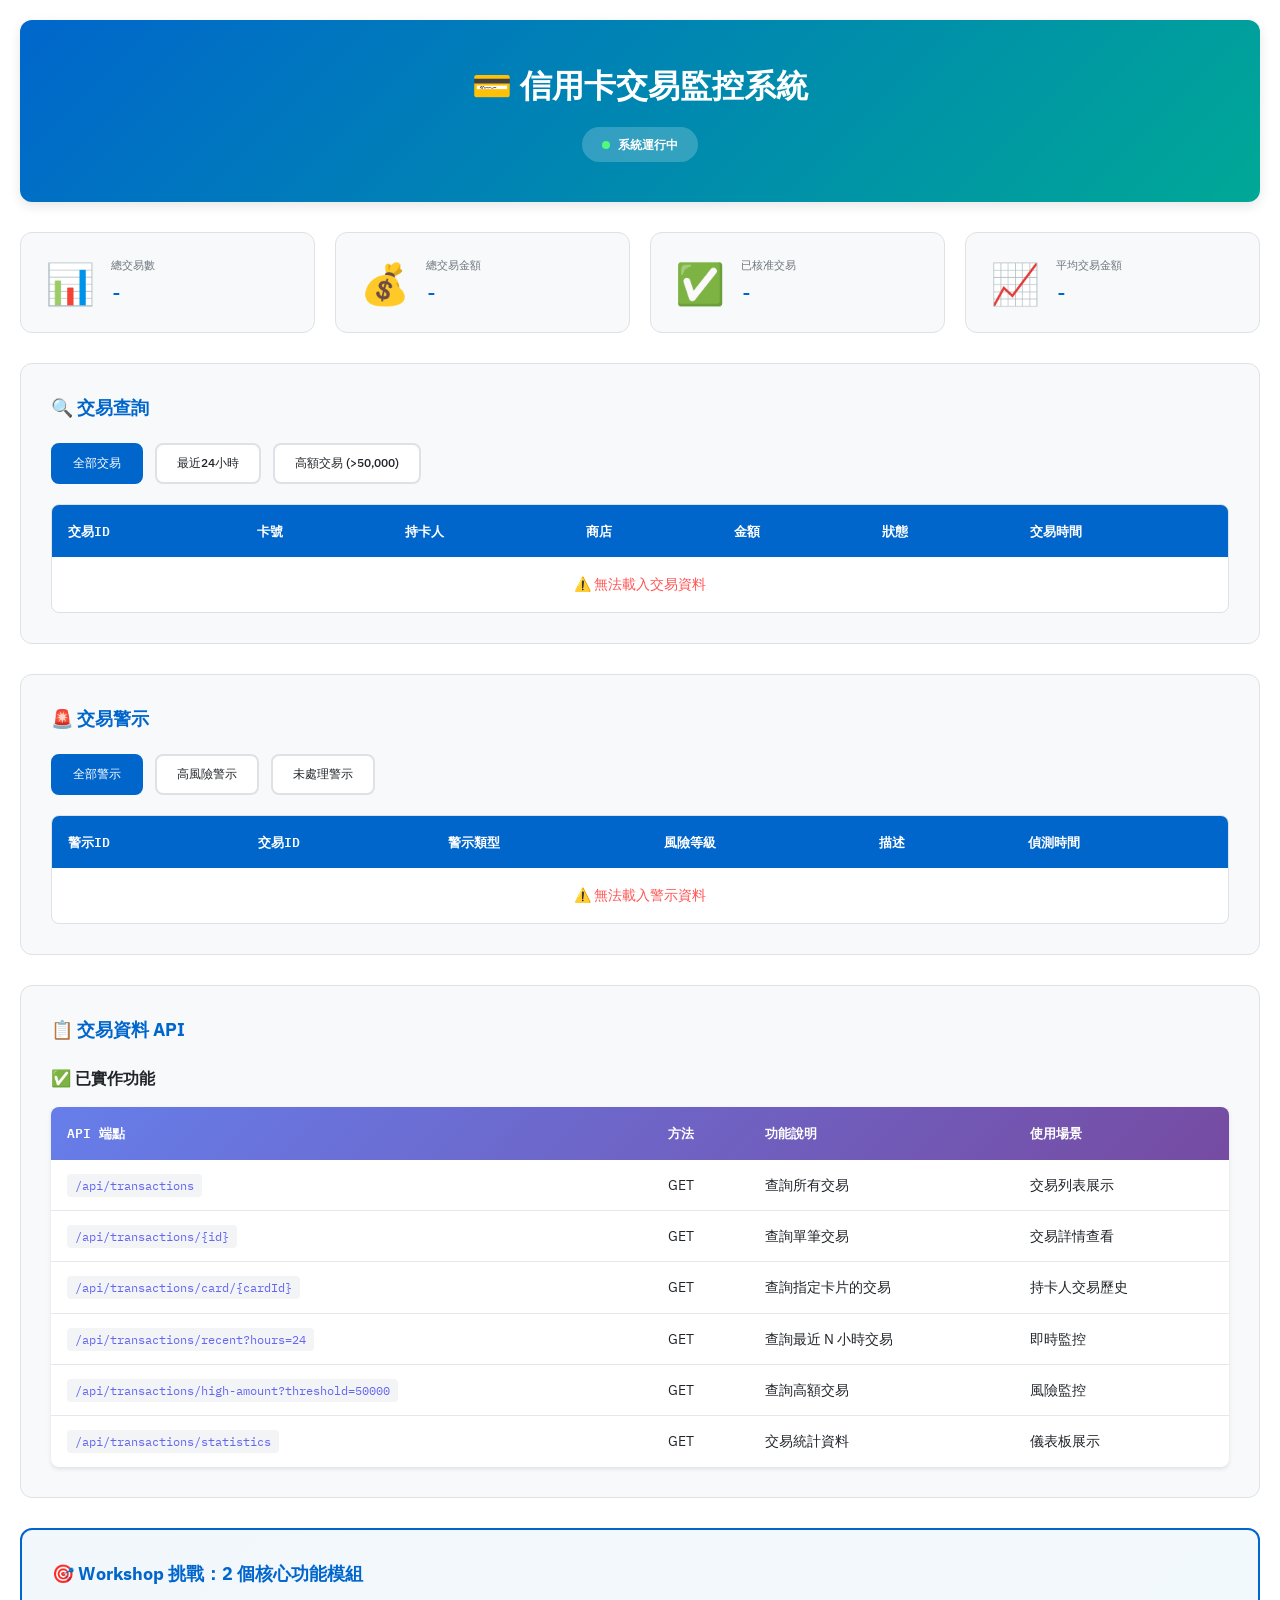
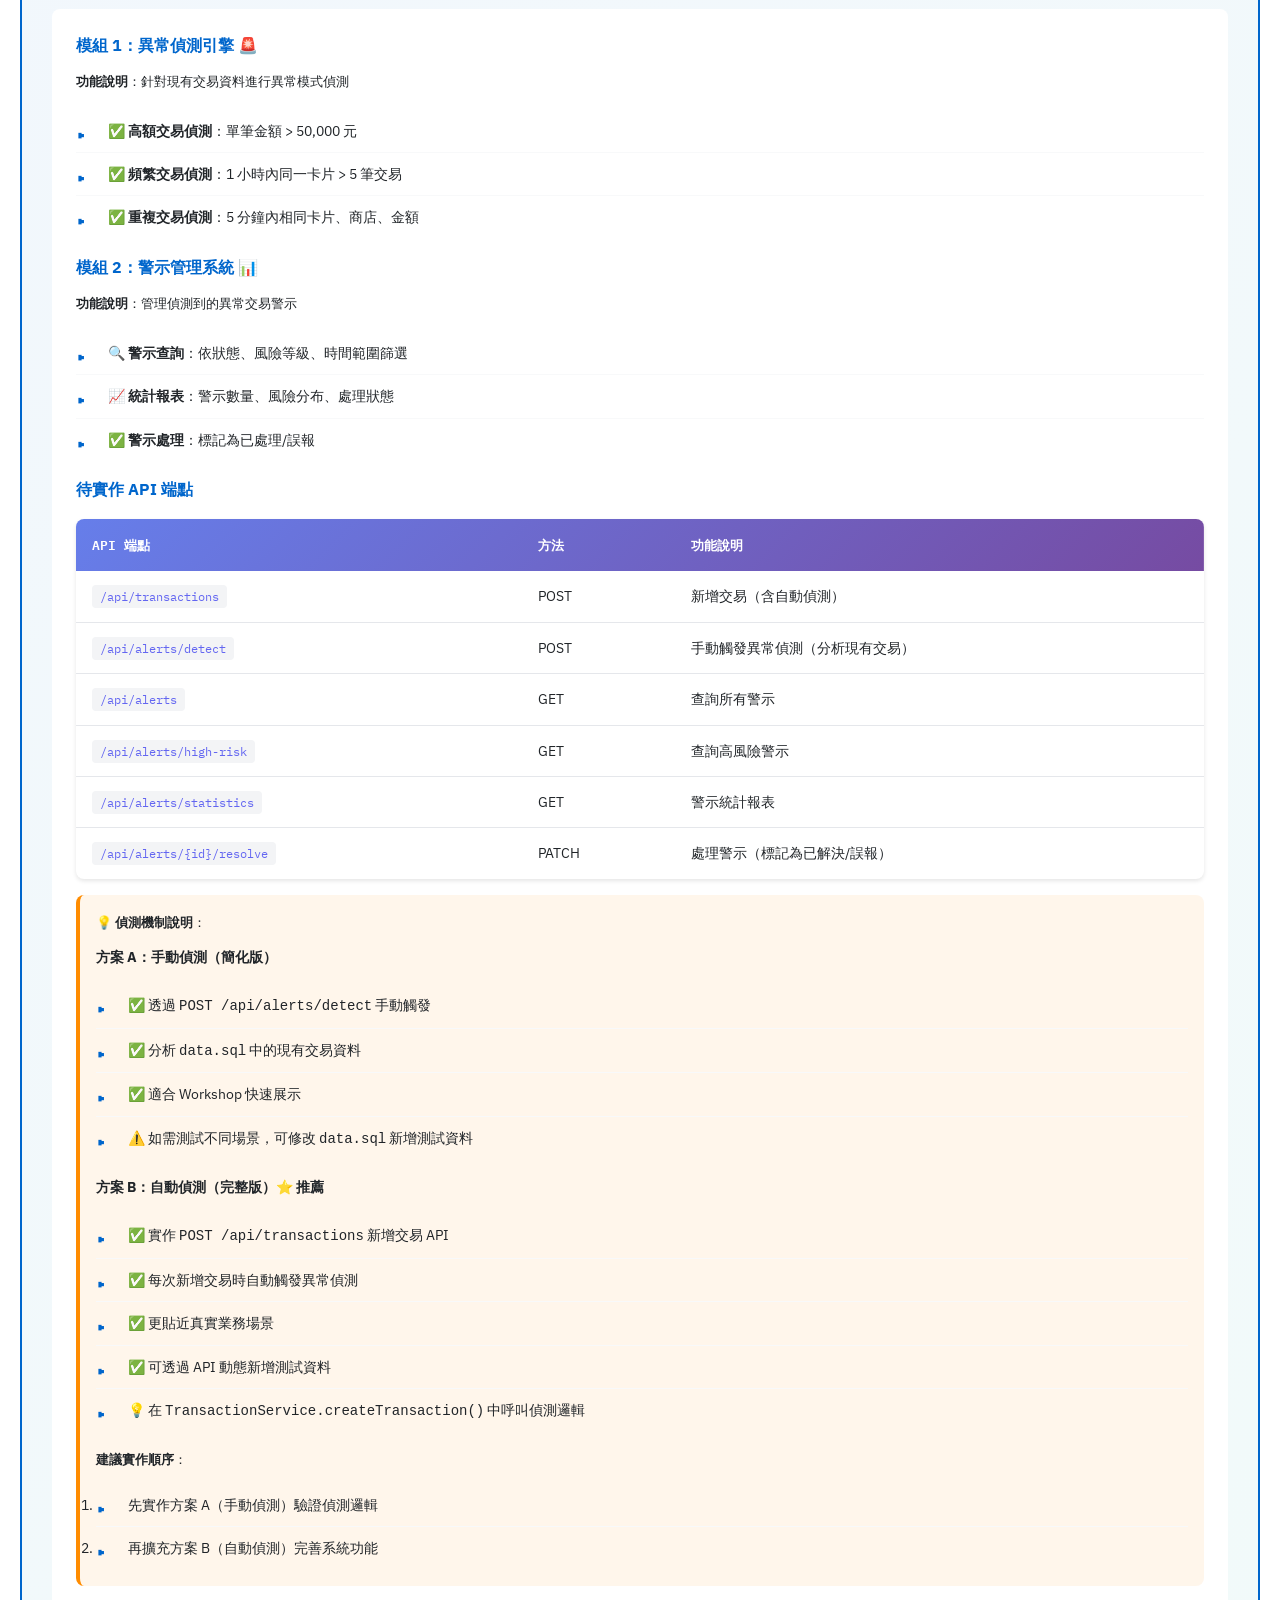
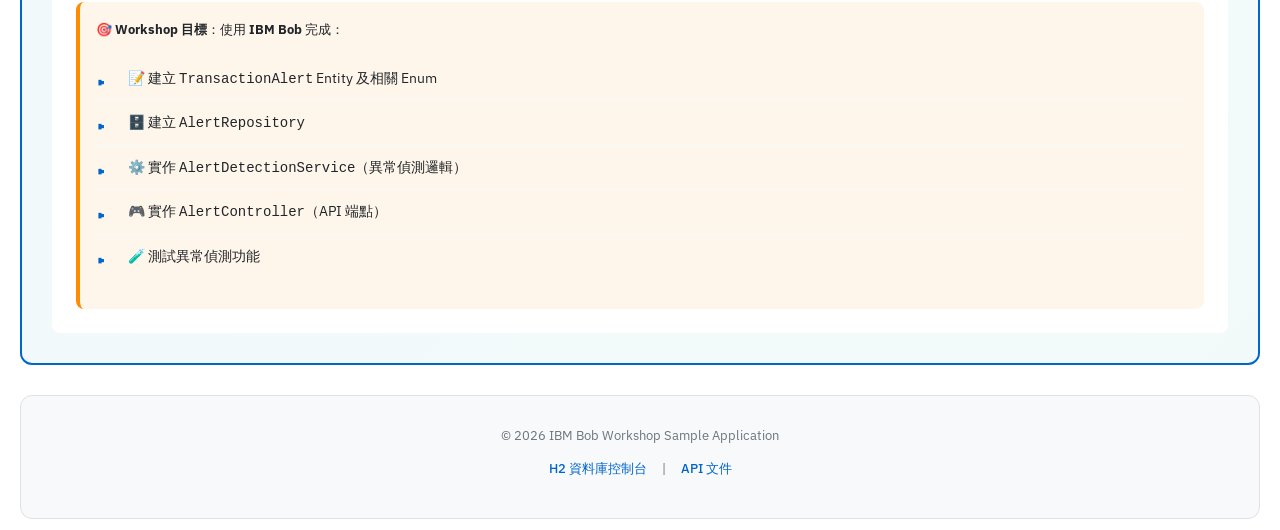
==== topics/transaction-monitor/src/main/resources/static/index.html @ c54e0b28 "功能和簡報" ====
<!DOCTYPE html>
<html lang="zh-TW">
<head>
  <meta charset="UTF-8">
  <meta name="viewport" content="width=device-width, initial-scale=1.0">
  <title>信用卡交易監控系統 - PAYMENT</title>
  <link href="https://fonts.googleapis.com/css2?family=IBM+Plex+Mono:wght@400;600&family=IBM+Plex+Sans:wght@300;400;600;700&display=swap" rel="stylesheet">
  <link rel="stylesheet" href="styles.css">
</head>
<body>
  <div class="container">
    <header>
      <h1>💳 信用卡交易監控系統</h1>
      <p class="subtitle"></p>
      <div class="status-badge" id="systemStatus">
        <span class="status-dot"></span>
        系統運行中
      </div>
    </header>

    <!-- 統計卡片 -->
    <div class="stats-grid">
      <div class="stat-card">
        <div class="stat-icon">📊</div>
        <div class="stat-content">
          <div class="stat-label">總交易數</div>
          <div class="stat-value" id="totalTransactions">-</div>
        </div>
      </div>
      
      <div class="stat-card">
        <div class="stat-icon">💰</div>
        <div class="stat-content">
          <div class="stat-label">總交易金額</div>
          <div class="stat-value" id="totalAmount">-</div>
        </div>
      </div>
      
      <div class="stat-card">
        <div class="stat-icon">✅</div>
        <div class="stat-content">
          <div class="stat-label">已核准交易</div>
          <div class="stat-value" id="approvedCount">-</div>
        </div>
      </div>
      
      <div class="stat-card">
        <div class="stat-icon">📈</div>
        <div class="stat-content">
          <div class="stat-label">平均交易金額</div>
          <div class="stat-value" id="averageAmount">-</div>
        </div>
      </div>
    </div>

    <!-- 功能區塊 -->
    <div class="section">
      <h2>🔍 交易查詢</h2>
      
      <div class="filter-bar">
        <button class="filter-btn active" onclick="loadAllTransactions()">
          全部交易
        </button>
        <button class="filter-btn" onclick="loadRecentTransactions()">
          最近24小時
        </button>
        <button class="filter-btn" onclick="loadHighAmountTransactions()">
          高額交易 (>50,000)
        </button>
      </div>

      <div class="table-container">
        <table id="transactionsTable">
          <thead>
            <tr>
              <th>交易ID</th>
              <th>卡號</th>
              <th>持卡人</th>
              <th>商店</th>
              <th>金額</th>
              <th>狀態</th>
              <th>交易時間</th>
            </tr>
          </thead>
          <tbody id="transactionsBody">
            <tr>
              <td colspan="7" class="loading">載入中...</td>
            </tr>
          </tbody>
        </table>
      </div>
    </div>

    <!-- 警示列表區塊 -->
    <div class="section">
      <h2>🚨 交易警示</h2>
      
      <div class="filter-bar">
        <button class="filter-btn active" onclick="loadAllAlerts()">
          全部警示
        </button>
        <button class="filter-btn" onclick="loadHighRiskAlerts()">
          高風險警示
        </button>
        <button class="filter-btn" onclick="loadUnresolvedAlerts()">
          未處理警示
        </button>
      </div>

      <div class="table-container">
        <table id="alertsTable">
          <thead>
            <tr>
              <th>警示ID</th>
              <th>交易ID</th>
              <th>警示類型</th>
              <th>風險等級</th>
              <th>描述</th>
              <th>偵測時間</th>
            </tr>
          </thead>
          <tbody id="alertsBody">
            <tr>
              <td colspan="6" class="loading">載入中...</td>
            </tr>
          </tbody>
        </table>
      </div>
    </div>

    <!-- 交易資料 API 列表 -->
    <div class="section">
      <h2>📋 交易資料 API</h2>
      <div class="api-list">
        <h3>✅ 已實作功能</h3>
        <table class="api-table">
          <thead>
            <tr>
              <th>API 端點</th>
              <th>方法</th>
              <th>功能說明</th>
              <th>使用場景</th>
            </tr>
          </thead>
          <tbody>
            <tr>
              <td><code>/api/transactions</code></td>
              <td>GET</td>
              <td>查詢所有交易</td>
              <td>交易列表展示</td>
            </tr>
            <tr>
              <td><code>/api/transactions/{id}</code></td>
              <td>GET</td>
              <td>查詢單筆交易</td>
              <td>交易詳情查看</td>
            </tr>
            <tr>
              <td><code>/api/transactions/card/{cardId}</code></td>
              <td>GET</td>
              <td>查詢指定卡片的交易</td>
              <td>持卡人交易歷史</td>
            </tr>
            <tr>
              <td><code>/api/transactions/recent?hours=24</code></td>
              <td>GET</td>
              <td>查詢最近 N 小時交易</td>
              <td>即時監控</td>
            </tr>
            <tr>
              <td><code>/api/transactions/high-amount?threshold=50000</code></td>
              <td>GET</td>
              <td>查詢高額交易</td>
              <td>風險監控</td>
            </tr>
            <tr>
              <td><code>/api/transactions/statistics</code></td>
              <td>GET</td>
              <td>交易統計資料</td>
              <td>儀表板展示</td>
            </tr>
          </tbody>
        </table>
      </div>
    </div>

    <!-- Workshop 提示區 -->
    <div class="section workshop-hint">
      <h2>🎯 Workshop 挑戰：2 個核心功能模組</h2>
      <div class="challenge-box">
        <h3>模組 1：異常偵測引擎 🚨</h3>
        <p><strong>功能說明</strong>：針對現有交易資料進行異常模式偵測</p>
        <ul>
          <li>✅ <strong>高額交易偵測</strong>：單筆金額 > 50,000 元</li>
          <li>✅ <strong>頻繁交易偵測</strong>：1 小時內同一卡片 > 5 筆交易</li>
          <li>✅ <strong>重複交易偵測</strong>：5 分鐘內相同卡片、商店、金額</li>
        </ul>
        
        <h3>模組 2：警示管理系統 📊</h3>
        <p><strong>功能說明</strong>：管理偵測到的異常交易警示</p>
        <ul>
          <li>🔍 <strong>警示查詢</strong>：依狀態、風險等級、時間範圍篩選</li>
          <li>📈 <strong>統計報表</strong>：警示數量、風險分布、處理狀態</li>
          <li>✅ <strong>警示處理</strong>：標記為已處理/誤報</li>
        </ul>
        
        <h3>待實作 API 端點</h3>
        <table class="api-table">
          <thead>
            <tr>
              <th>API 端點</th>
              <th>方法</th>
              <th>功能說明</th>
            </tr>
          </thead>
          <tbody>
            <tr>
              <td><code>/api/transactions</code></td>
              <td>POST</td>
              <td>新增交易（含自動偵測）</td>
            </tr>
            <tr>
              <td><code>/api/alerts/detect</code></td>
              <td>POST</td>
              <td>手動觸發異常偵測（分析現有交易）</td>
            </tr>
            <tr>
              <td><code>/api/alerts</code></td>
              <td>GET</td>
              <td>查詢所有警示</td>
            </tr>
            <tr>
              <td><code>/api/alerts/high-risk</code></td>
              <td>GET</td>
              <td>查詢高風險警示</td>
            </tr>
            <tr>
              <td><code>/api/alerts/statistics</code></td>
              <td>GET</td>
              <td>警示統計報表</td>
            </tr>
            <tr>
              <td><code>/api/alerts/{id}/resolve</code></td>
              <td>PATCH</td>
              <td>處理警示（標記為已解決/誤報）</td>
            </tr>
          </tbody>
        </table>
        
        <div class="hint-note">
          <p>💡 <strong>偵測機制說明</strong>：</p>
          <h4>方案 A：手動偵測（簡化版）</h4>
          <ul>
            <li>✅ 透過 <code>POST /api/alerts/detect</code> 手動觸發</li>
            <li>✅ 分析 <code>data.sql</code> 中的現有交易資料</li>
            <li>✅ 適合 Workshop 快速展示</li>
            <li>⚠️ 如需測試不同場景，可修改 <code>data.sql</code> 新增測試資料</li>
          </ul>
          
          <h4>方案 B：自動偵測（完整版）⭐ 推薦</h4>
          <ul>
            <li>✅ 實作 <code>POST /api/transactions</code> 新增交易 API</li>
            <li>✅ 每次新增交易時自動觸發異常偵測</li>
            <li>✅ 更貼近真實業務場景</li>
            <li>✅ 可透過 API 動態新增測試資料</li>
            <li>💡 在 <code>TransactionService.createTransaction()</code> 中呼叫偵測邏輯</li>
          </ul>
          
          <p><strong>建議實作順序</strong>：</p>
          <ol>
            <li>先實作方案 A（手動偵測）驗證偵測邏輯</li>
            <li>再擴充方案 B（自動偵測）完善系統功能</li>
          </ol>
        </div>
        
        <div class="hint-note">
          <p>🎯 <strong>Workshop 目標</strong>：使用 <strong>IBM Bob</strong> 完成：</p>
          <ul>
            <li>📝 建立 <code>TransactionAlert</code> Entity 及相關 Enum</li>
            <li>🗄️ 建立 <code>AlertRepository</code></li>
            <li>⚙️ 實作 <code>AlertDetectionService</code>（異常偵測邏輯）</li>
            <li>🎮 實作 <code>AlertController</code>（API 端點）</li>
            <li>🧪 測試異常偵測功能</li>
          </ul>
        </div>
      </div>
    </div>

    <footer>
      <p>© 2026 IBM Bob Workshop Sample Application</p>
      <p class="footer-links">
        <a href="/h2-console" target="_blank">H2 資料庫控制台</a> |
        <a href="/swagger-ui.html" target="_blank">API 文件</a>
      </p>
    </footer>
  </div>

  <script src="app.js"></script>
</body>
</html>
---- topics/transaction-monitor/src/main/resources/static/styles.css ----
:root {
  --bg: #ffffff;
  --surface: #f8f9fa;
  --surface2: #e9ecef;
  --border: #dee2e6;
  --accent: #0066cc;
  --accent2: #00a896;
  --warn: #ff8c00;
  --red: #ff5555;
  --green: #50fa7b;
  --text: #212529;
  --muted: #6c757d;
}

* {
  box-sizing: border-box;
  margin: 0;
  padding: 0;
}

body {
  font-family: 'IBM Plex Sans', sans-serif;
  background: var(--bg);
  color: var(--text);
  line-height: 1.6;
  font-size: 14px;
}

.container {
  max-width: 1400px;
  margin: 0 auto;
  padding: 20px;
}

header {
  text-align: center;
  padding: 40px 20px;
  background: linear-gradient(135deg, var(--accent) 0%, var(--accent2) 100%);
  color: white;
  border-radius: 12px;
  margin-bottom: 30px;
  box-shadow: 0 4px 12px rgba(0, 0, 0, 0.1);
}

header h1 {
  font-size: 32px;
  font-weight: 700;
  margin-bottom: 8px;
}

header .subtitle {
  font-size: 16px;
  opacity: 0.95;
  font-weight: 300;
  margin-bottom: 16px;
}

.status-badge {
  display: inline-flex;
  align-items: center;
  gap: 8px;
  background: rgba(255, 255, 255, 0.2);
  padding: 8px 20px;
  border-radius: 20px;
  font-size: 12px;
  font-weight: 600;
}

.status-dot {
  width: 8px;
  height: 8px;
  background: var(--green);
  border-radius: 50%;
  animation: pulse 2s infinite;
}

@keyframes pulse {
  0%, 100% { opacity: 1; }
  50% { opacity: 0.5; }
}

.stats-grid {
  display: grid;
  grid-template-columns: repeat(auto-fit, minmax(250px, 1fr));
  gap: 20px;
  margin-bottom: 30px;
}

.stat-card {
  background: var(--surface);
  padding: 24px;
  border-radius: 12px;
  border: 1px solid var(--border);
  display: flex;
  align-items: center;
  gap: 16px;
  transition: all 0.2s;
}

.stat-card:hover {
  transform: translateY(-4px);
  box-shadow: 0 6px 16px rgba(0, 0, 0, 0.1);
  border-color: var(--accent);
}

.stat-icon {
  font-size: 2.5rem;
  line-height: 1;
}

.stat-content {
  flex: 1;
}

.stat-label {
  font-size: 11px;
  color: var(--muted);
  margin-bottom: 4px;
}

.stat-value {
  font-size: 18px;
  font-weight: 700;
  color: var(--accent);
  font-family: 'IBM Plex Mono', monospace;
}

.section {
  background: var(--surface);
  padding: 30px;
  border-radius: 12px;
  margin-bottom: 30px;
  border: 1px solid var(--border);
}

.section h2 {
  color: var(--accent);
  margin-bottom: 20px;
  font-size: 18px;
  display: flex;
  align-items: center;
  gap: 12px;
}

.filter-bar {
  display: flex;
  gap: 12px;
  margin-bottom: 20px;
  flex-wrap: wrap;
}

.filter-btn {
  padding: 10px 20px;
  border: 2px solid var(--border);
  background: white;
  color: var(--text);
  border-radius: 8px;
  cursor: pointer;
  font-family: 'IBM Plex Sans', sans-serif;
  font-size: 12px;
  font-weight: 500;
  transition: all 0.2s;
}

.filter-btn:hover {
  border-color: var(--accent);
  background: rgba(0, 102, 204, 0.05);
}

.filter-btn.active {
  background: var(--accent);
  color: white;
  border-color: var(--accent);
}

.table-container {
  background: white;
  border-radius: 8px;
  overflow: hidden;
  border: 1px solid var(--border);
}

table {
  width: 100%;
  border-collapse: collapse;
}

thead {
  background: var(--accent);
  color: white;
}

th {
  padding: 16px;
  text-align: left;
  font-weight: 600;
  font-family: 'IBM Plex Mono', monospace;
  font-size: 13px;
}

td {
  padding: 16px;
  border-bottom: 1px solid var(--border);
}

tbody tr:hover {
  background: rgba(0, 102, 204, 0.03);
}

tbody tr:last-child td {
  border-bottom: none;
}

.loading {
  text-align: center;
  color: var(--muted);
  font-style: italic;
  font-size: 13px;
}

.status-badge-table {
  display: inline-block;
  padding: 4px 12px;
  border-radius: 12px;
  font-size: 11px;
  font-weight: 600;
  font-family: 'IBM Plex Mono', monospace;
}

.status-APPROVED {
  background: rgba(80, 250, 123, 0.2);
  color: #2d7a4d;
}

.status-PENDING {
  background: rgba(255, 140, 0, 0.2);
  color: #cc7000;
}

.status-DECLINED {
  background: rgba(255, 85, 85, 0.2);
  color: #cc4444;
}

.amount {
  font-family: 'IBM Plex Mono', monospace;
  font-weight: 600;
  color: var(--accent);
}

.amount-high {
  color: var(--red);
  font-weight: 700;
}

.workshop-hint {
  background: linear-gradient(135deg, rgba(0, 102, 204, 0.05) 0%, rgba(0, 168, 150, 0.05) 100%);
  border: 2px solid var(--accent);
}

.challenge-box {
  background: white;
  padding: 24px;
  border-radius: 8px;
  margin-top: 16px;
}

.challenge-box h3 {
  color: var(--accent);
  margin-bottom: 12px;
  font-size: 16px;
}

.challenge-box p {
  margin-bottom: 12px;
  line-height: 1.8;
  font-size: 13px;
}

.challenge-box ul {
  list-style: none;
  padding: 0;
  margin: 16px 0;
}

.challenge-box li {
  padding: 10px 0;
  padding-left: 32px;
  position: relative;
  border-bottom: 1px solid var(--surface);
}

.challenge-box li:last-child {
  border-bottom: none;
}

.challenge-box li::before {
  content: '▸';
  position: absolute;
  left: 0;
  color: var(--accent);
  font-weight: bold;
  font-size: 1.2rem;
}

.hint-note {
  background: rgba(255, 140, 0, 0.08);
  padding: 16px;
  border-radius: 8px;
  border-left: 4px solid var(--warn);
  margin-top: 16px;
}

footer {
  text-align: center;
  padding: 30px 20px;
  background: var(--surface);
  border-radius: 12px;
  border: 1px solid var(--border);
  margin-top: 30px;
}

footer p {
  color: var(--muted);
  margin-bottom: 8px;
  font-size: 13px;
}

.footer-links {
  margin-top: 12px;
}

.footer-links a {
  color: var(--accent);
  text-decoration: none;
  margin: 0 12px;
  font-weight: 500;
}

.footer-links a:hover {
  text-decoration: underline;
}

@media (max-width: 768px) {
  header h1 {
    font-size: 24px;
  }

  .stats-grid {
    grid-template-columns: 1fr;
  }

  .filter-bar {
    flex-direction: column;
  }

  .filter-btn {
    width: 100%;
  }

  table {
    font-size: 12px;
  }

  th, td {
    padding: 12px 8px;
  }
}

/* Made with Bob */

/* API 列表樣式 */
.api-list {
  margin-top: 1rem;
}

.api-table {
  width: 100%;
  border-collapse: collapse;
  margin-top: 1rem;
  background: white;
  border-radius: 8px;
  overflow: hidden;
  box-shadow: 0 2px 4px rgba(0,0,0,0.1);
}

.api-table thead {
  background: linear-gradient(135deg, #667eea 0%, #764ba2 100%);
  color: white;
}

.api-table th {
  padding: 1rem;
  text-align: left;
  font-weight: 600;
  font-size: 13px;
}

.api-table td {
  padding: 0.875rem 1rem;
  border-bottom: 1px solid #e5e7eb;
}

.api-table tbody tr:hover {
  background-color: #f9fafb;
}

.api-table code {
  background: #f3f4f6;
  padding: 0.25rem 0.5rem;
  border-radius: 4px;
  font-family: 'IBM Plex Mono', monospace;
  font-size: 12px;
  color: #6366f1;
}

/* ==================== 警示樣式 ==================== */

/* 風險等級徽章 */
.severity-badge {
  display: inline-block;
  padding: 4px 12px;
  border-radius: 12px;
  font-size: 11px;
  font-weight: 600;
  font-family: 'IBM Plex Mono', monospace;
  text-transform: uppercase;
}

.severity-high {
  background: rgba(255, 85, 85, 0.2);
  color: #cc4444;
  border: 1px solid rgba(255, 85, 85, 0.4);
}

.severity-medium {
  background: rgba(255, 140, 0, 0.2);
  color: #cc7000;
  border: 1px solid rgba(255, 140, 0, 0.4);
}

.severity-low {
  background: rgba(255, 193, 7, 0.2);
  color: #cc9a00;
  border: 1px solid rgba(255, 193, 7, 0.4);
}

/* 警示類型標籤 */
.alert-type {
  display: inline-block;
  padding: 4px 10px;
  background: rgba(0, 102, 204, 0.1);
  color: var(--accent);
  border-radius: 6px;
  font-size: 12px;
  font-weight: 500;
  font-family: 'IBM Plex Mono', monospace;
}

/* 警示描述 */
.alert-description {
  max-width: 300px;
  font-size: 12px;
  color: var(--muted);
  line-height: 1.5;
}

/* 警示表格特殊樣式 */
#alertsTable tbody tr:hover {
  background: rgba(255, 140, 0, 0.03);
}

#alertsTable .severity-high {
  animation: pulse-alert 2s infinite;
}

@keyframes pulse-alert {
  0%, 100% {
    opacity: 1;
    transform: scale(1);
  }
  50% {
    opacity: 0.85;
    transform: scale(1.02);
  }
}

/* 警示統計卡片 */
.alert-stat-card {
  background: linear-gradient(135deg, rgba(255, 85, 85, 0.1) 0%, rgba(255, 140, 0, 0.1) 100%);
  border-left: 4px solid var(--red);
}

.alert-stat-card:hover {
  border-left-color: var(--warn);
}
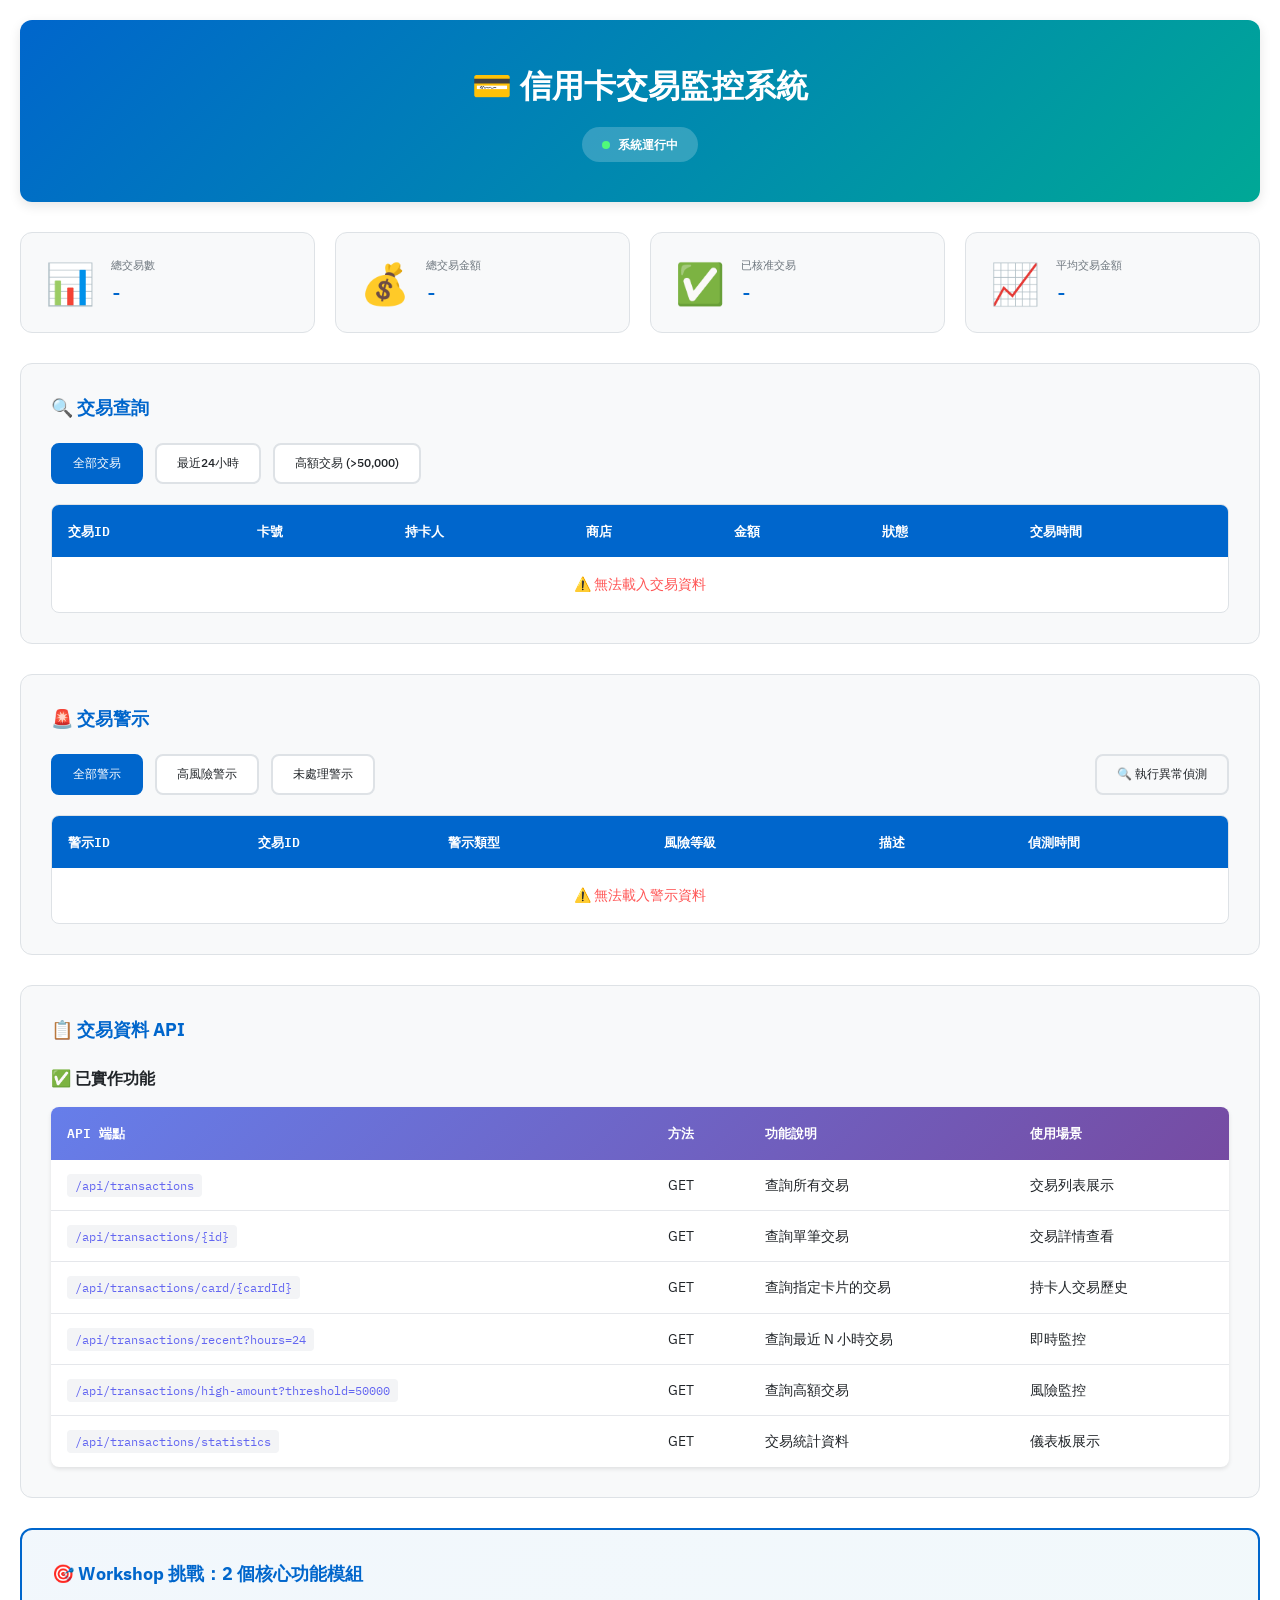
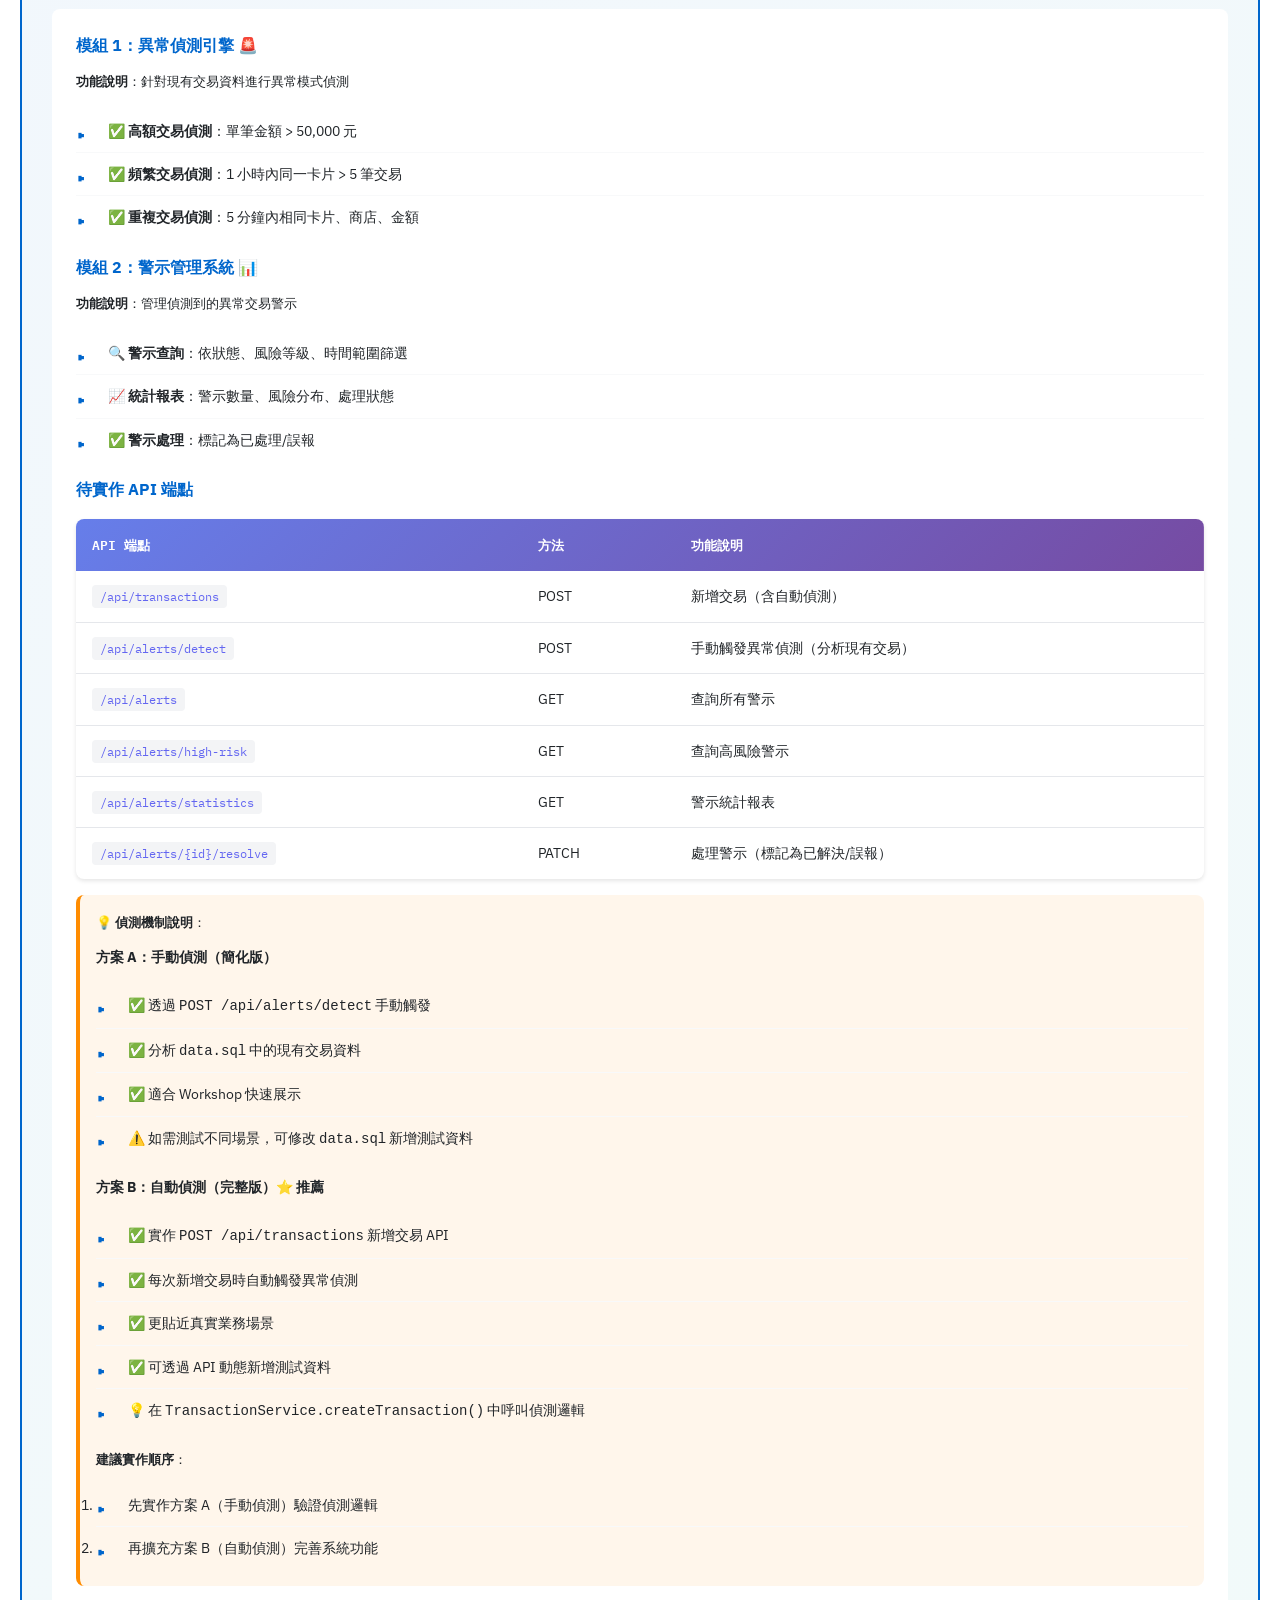
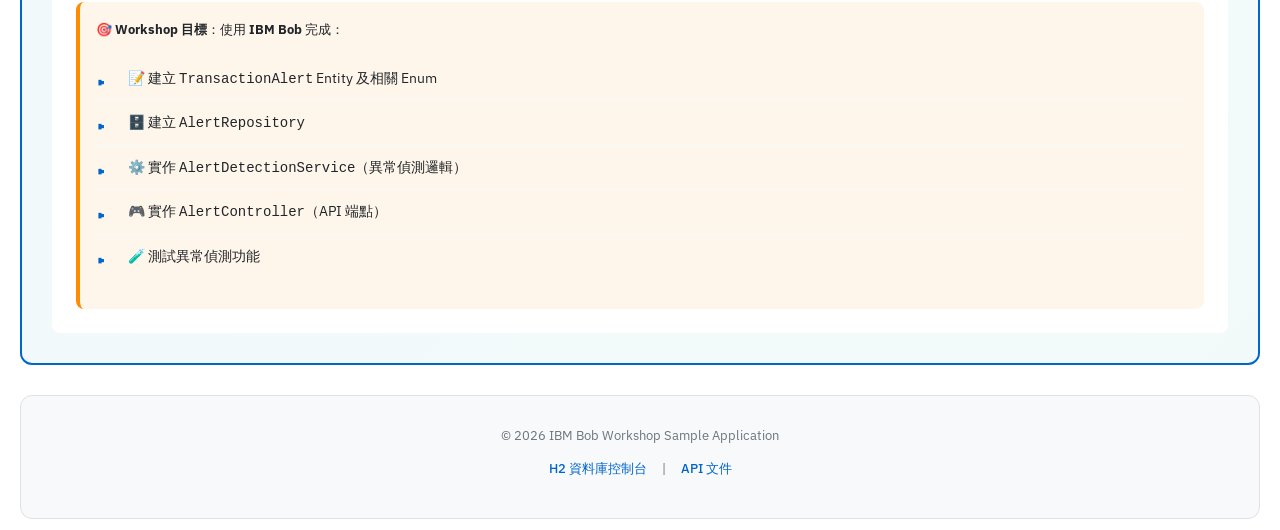
==== commit d9f57c0f: "模組 1：異常偵測引擎 完成" ====
--- a/topics/transaction-monitor/src/main/resources/static/index.html
+++ b/topics/transaction-monitor/src/main/resources/static/index.html
@@ -104,6 +104,9 @@
         </button>
         <button class="filter-btn" onclick="loadUnresolvedAlerts()">
           未處理警示
+        </button>
+        <button class="filter-btn" onclick="triggerDetection()" style="margin-left: auto; background: var(--blue);">
+          🔍 執行異常偵測
         </button>
       </div>
 
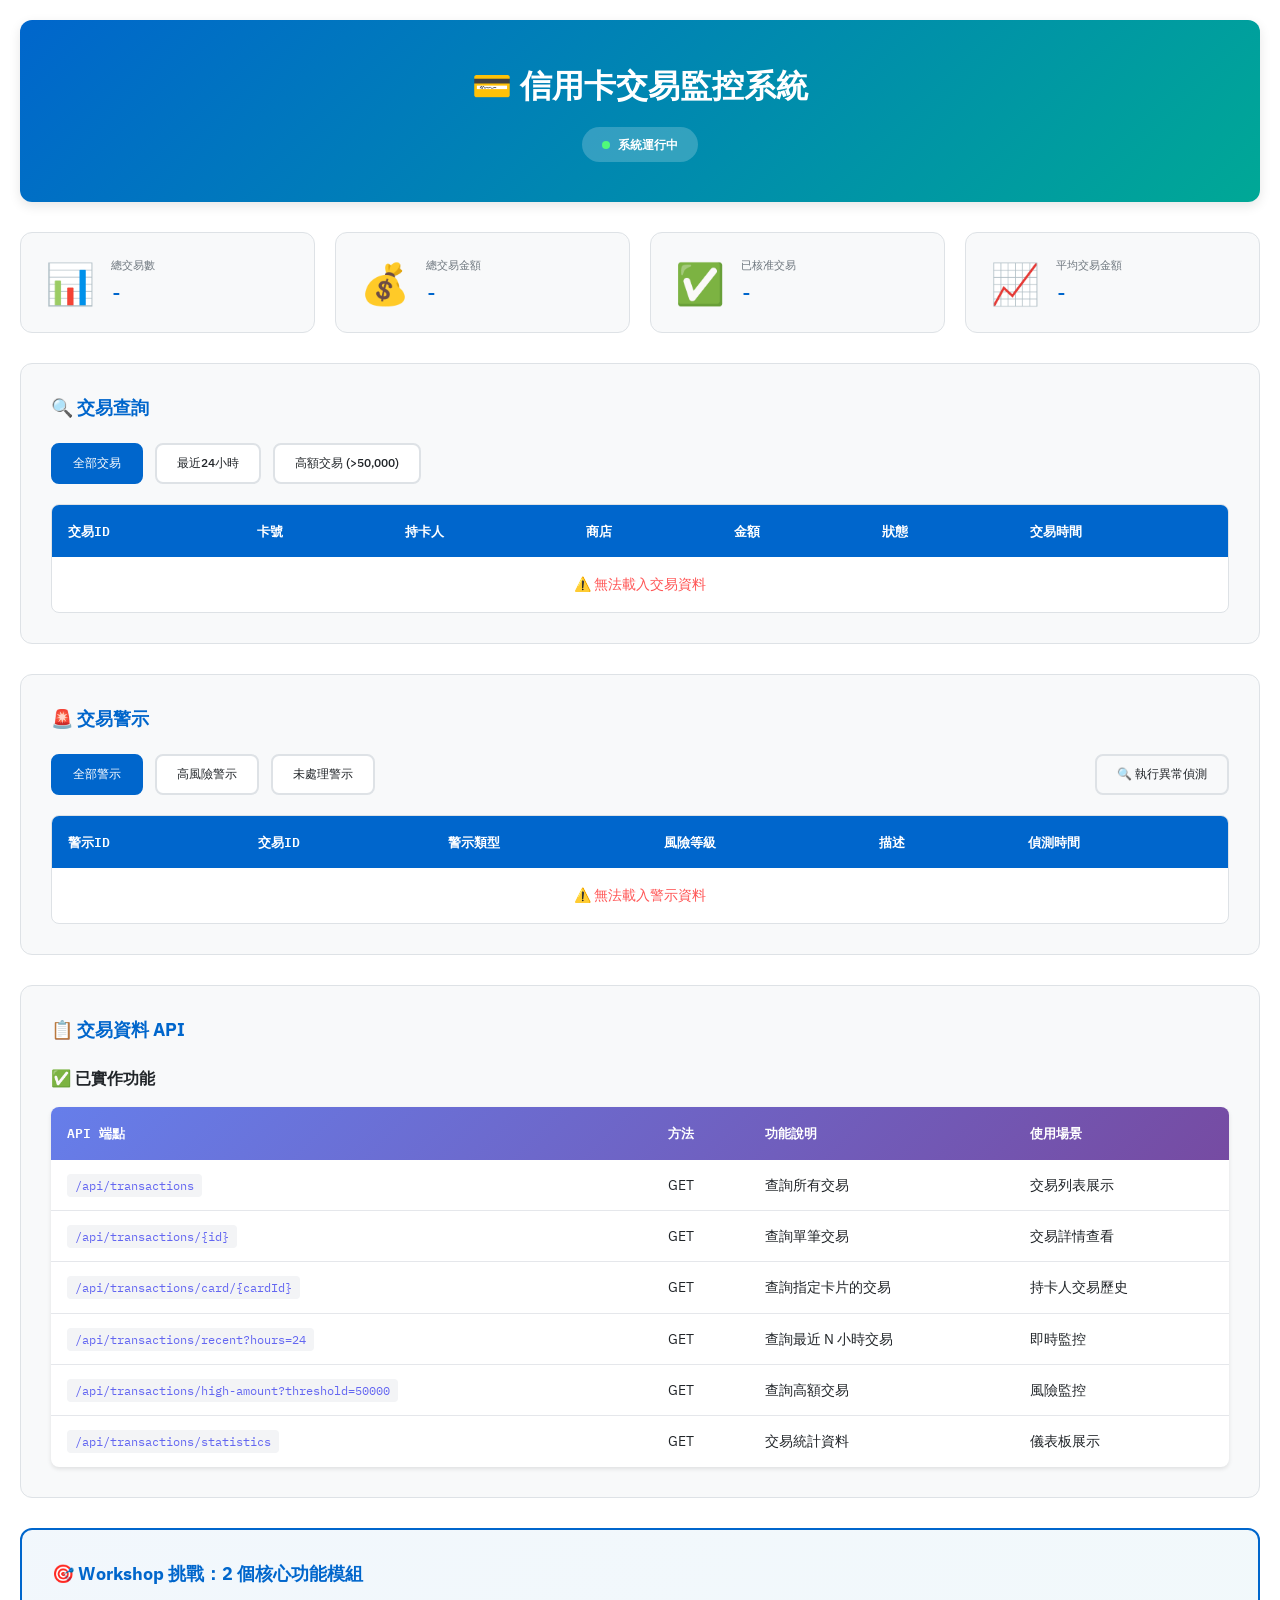
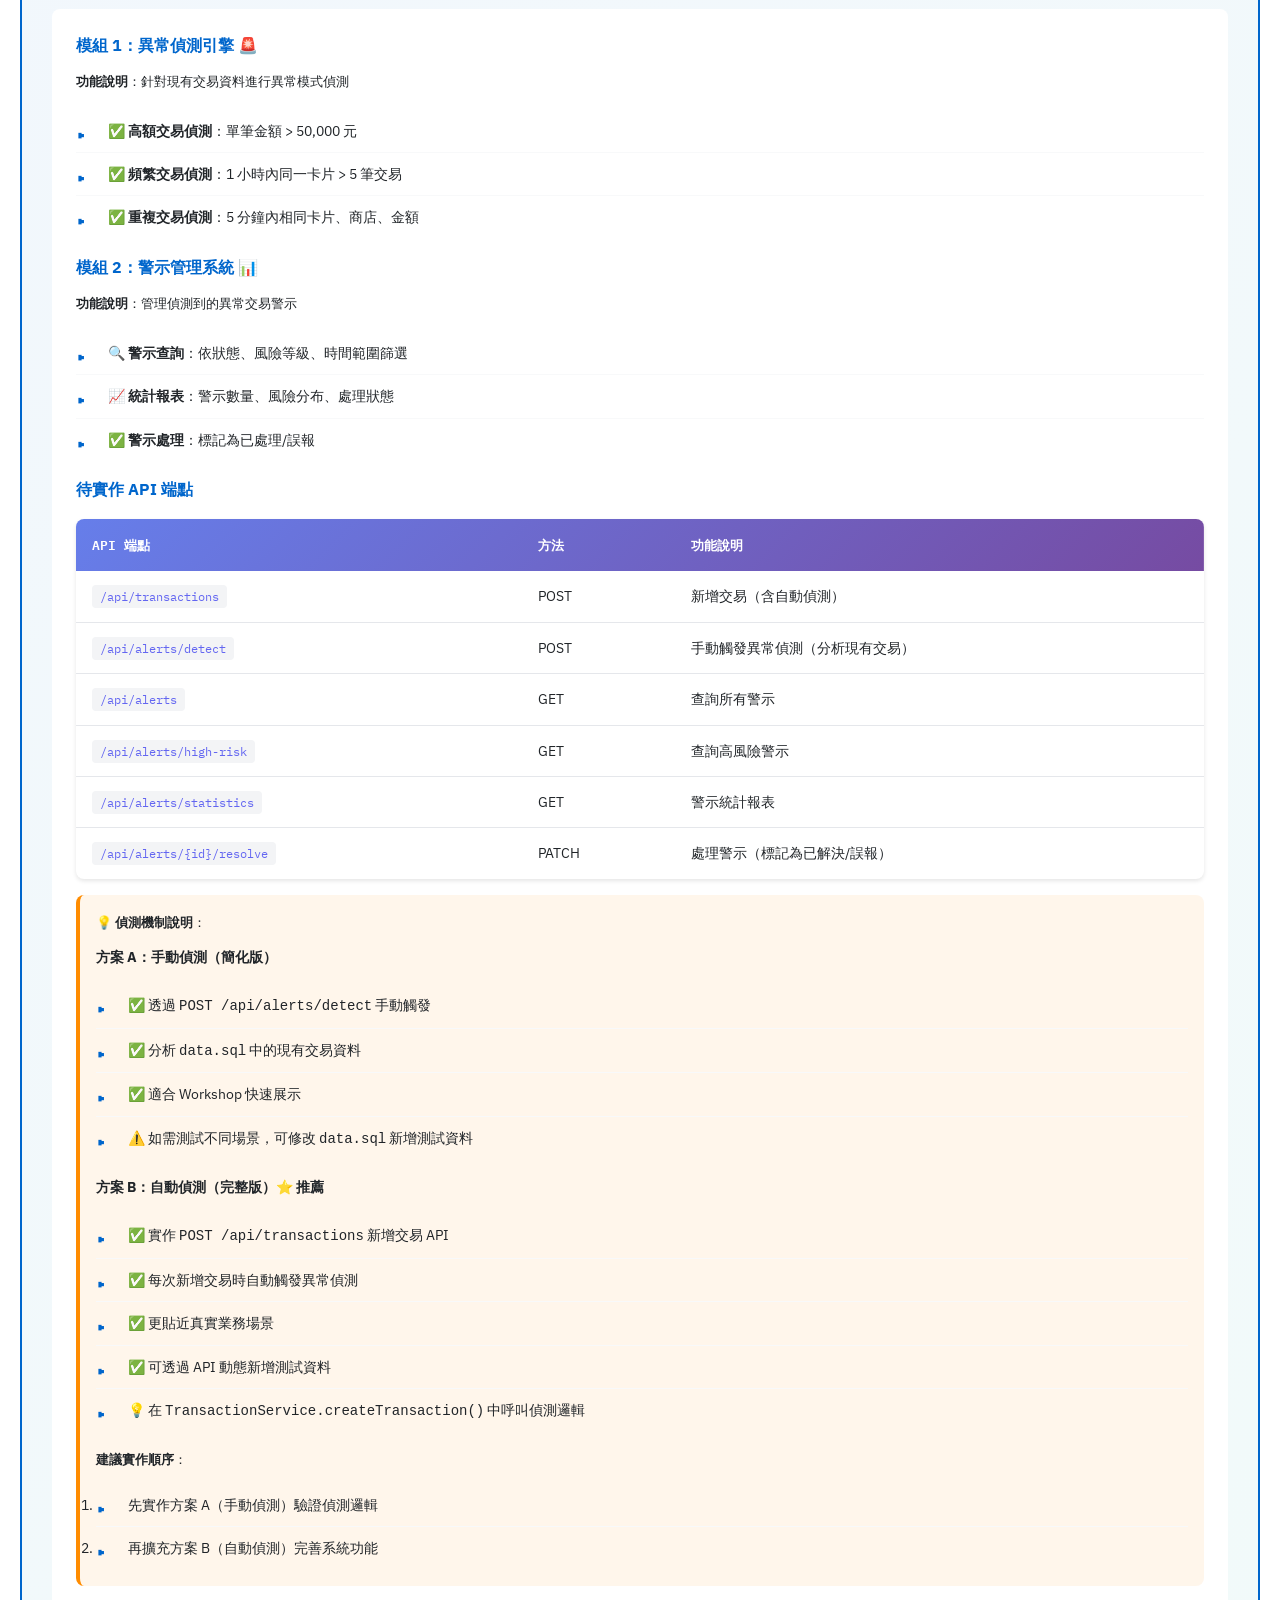
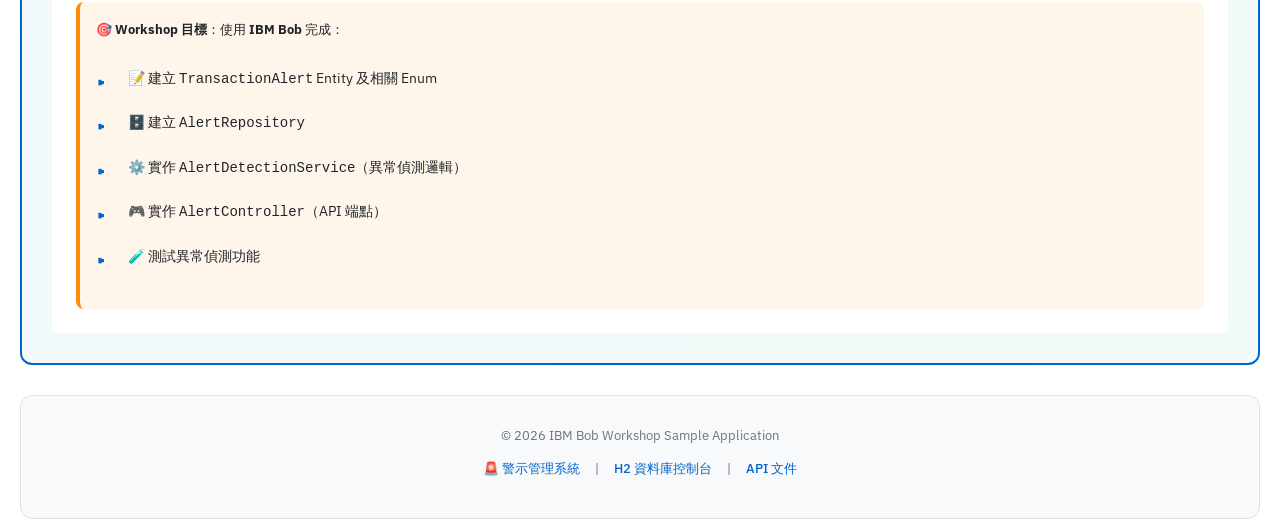
==== commit 371d84a7: "警示管理系統" ====
--- a/topics/transaction-monitor/src/main/resources/static/index.html
+++ b/topics/transaction-monitor/src/main/resources/static/index.html
@@ -292,6 +292,7 @@
     <footer>
       <p>© 2026 IBM Bob Workshop Sample Application</p>
       <p class="footer-links">
+        <a href="alerts.html">🚨 警示管理系統</a> |
         <a href="/h2-console" target="_blank">H2 資料庫控制台</a> |
         <a href="/swagger-ui.html" target="_blank">API 文件</a>
       </p>
